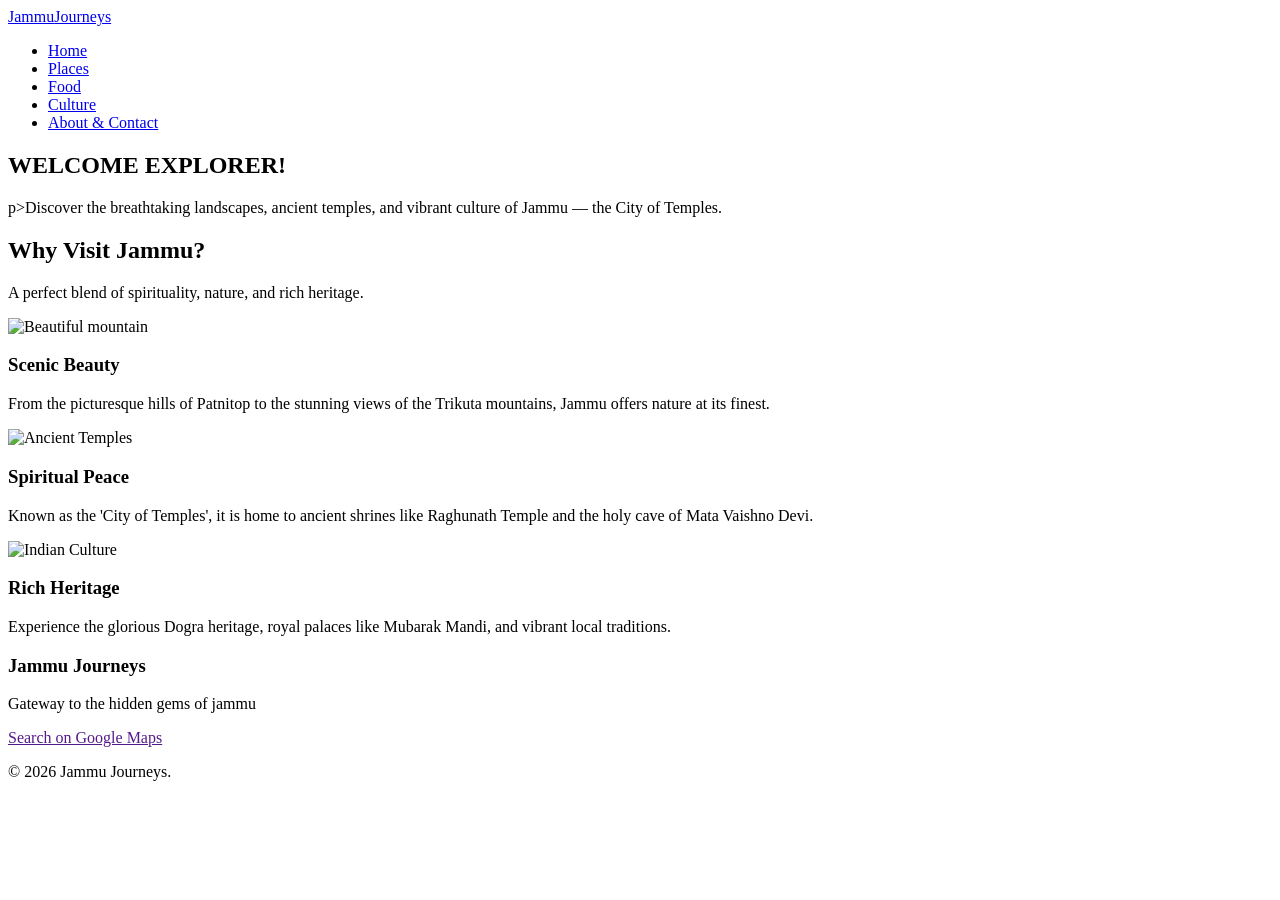
==== index.html @ ddd21461 "initial commit" ====
<!DOCTYPE html>
<html lang="en">
<head>
    <meta charset="UTF-8">
    <meta name="viewport" content="width=device-width, initial-scale=1.0">
    <title>Jammu Journeys</title>
</head>
<body>
    <!-- nav bar -->
     <header>
        <a href="index.html" class="'logo">Jammu<span>Journeys</span></a>
        <nav>
            <ul>
                <li><a href = "index.html">Home</a></li>
                <li><a href="places.html">Places</a></li>
                <li><a href="food.html">Food</a></li>
                <li><a href="culture.html">Culture</a></li>
                <li><a href="about.html">About & Contact</a></li>
            </ul>
        </nav>
     </header>

     <section class="hero">
        <h1 id="greeting">WELCOME EXPLORER!</h1>
        p>Discover the breathtaking landscapes, ancient temples, and vibrant culture of Jammu — the City of Temples.</p>

     </section>

     <!-- main section -->
      <main>
        <h2 class="title">Why Visit Jammu?</h2>
        <p class="subtitle">A perfect blend of spirituality, nature, and rich heritage.</p>
        <div class="grid">
        <!-- 1st box -->
         <div class="card">
            <img src="" alt="Beautiful mountain">
            <div class="content">
                <h3>Scenic Beauty</h3>
                <p>From the picturesque hills of Patnitop to the stunning views of the Trikuta mountains, Jammu offers nature at its finest.</p>
            </div>
         </div>

         <!-- 2nd box -->
          <div class="card">
            <img src="" alt="Ancient Temples">
            <div class="content">
                <h3>Spiritual Peace</h3>
                <p>Known as the 'City of Temples', it is home to ancient shrines like Raghunath Temple and the holy cave of Mata Vaishno Devi.</p>
            </div>
         </div>

         <!-- 3rd box -->
          <div class="card">
                <img src="https://images.unsplash.com/photo-1589139281729-269c2eb71bd5?auto=format&fit=crop&q=80&w=800" alt="Indian Culture">
                <div class="card-content">
                    <h3>Rich Heritage</h3>
                    <p>Experience the glorious Dogra heritage, royal palaces like Mubarak Mandi, and vibrant local traditions.</p>
                </div>
          </div>
        </div>

      </main>
      

      <!-- footer -->

      <footer>
        <div class="footer">
            <h3>Jammu Journeys</h3>
            <p>Gateway to the hidden gems of jammu</p>
            <div class="footer-link">
                <a href="" target="_blank">Search on Google Maps</a>
            </div>
            <p>&copy; 2026 Jammu Journeys.</p>
        </div>
      </footer>
</body>
</html>
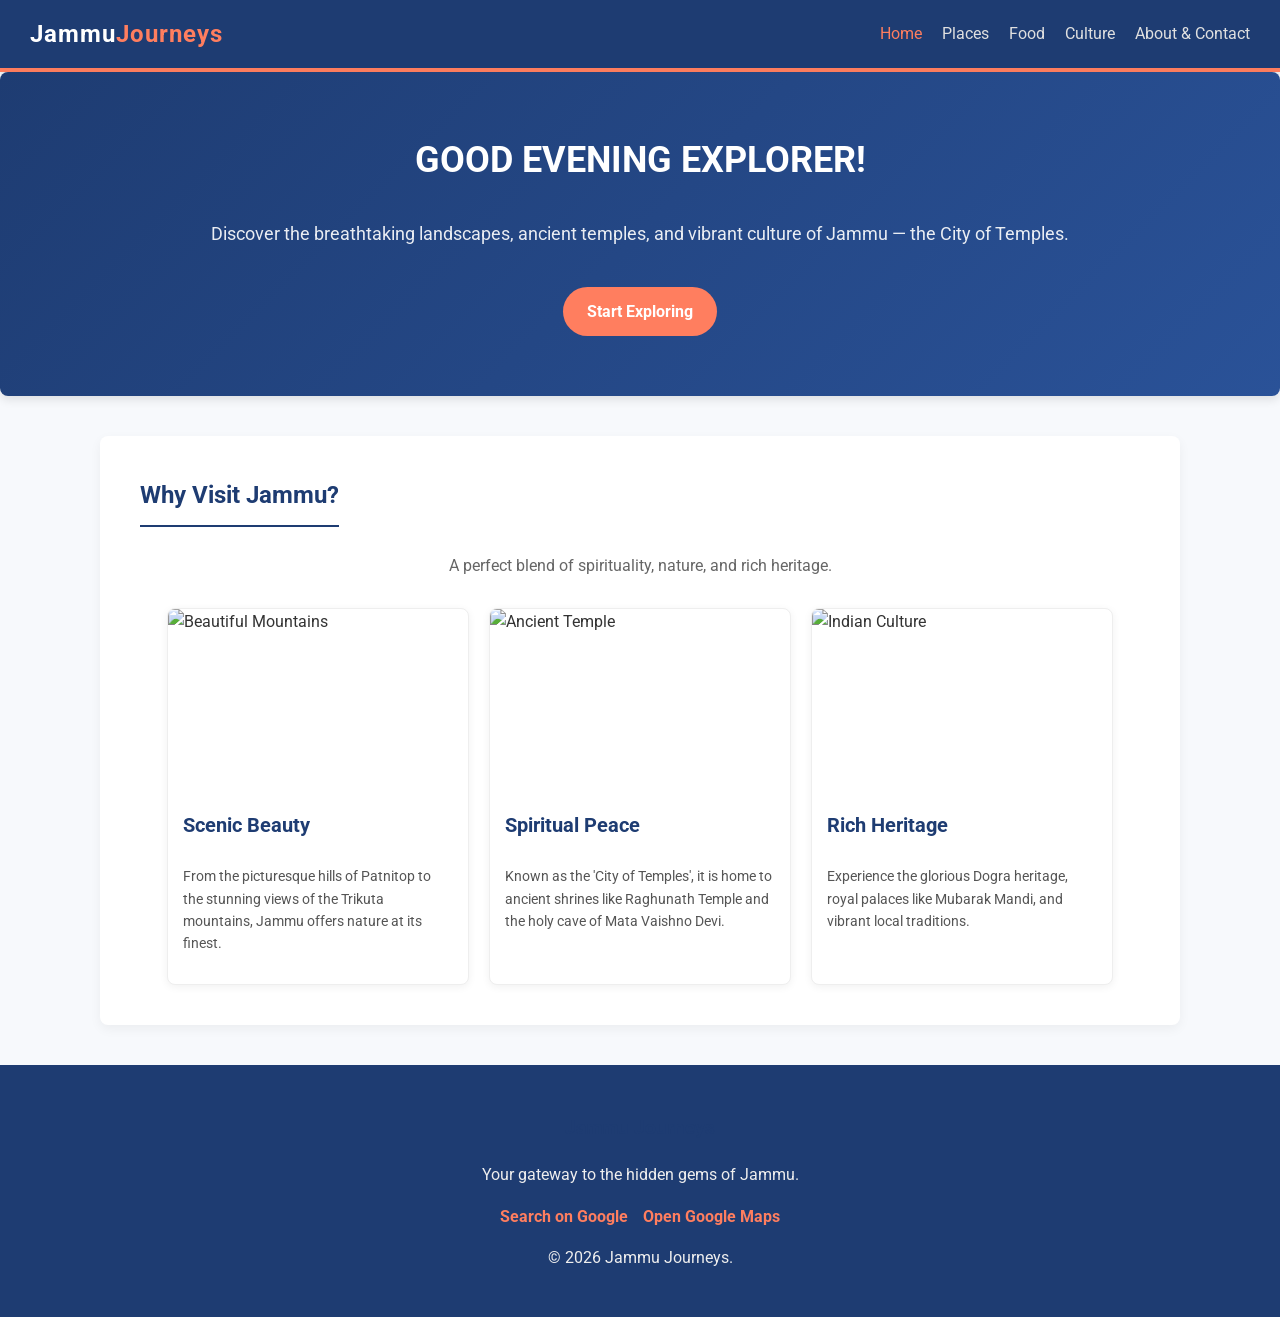
==== commit c45456d9: "update" ====
--- a/index.html
+++ b/index.html
@@ -4,11 +4,15 @@
     <meta charset="UTF-8">
     <meta name="viewport" content="width=device-width, initial-scale=1.0">
     <title>Jammu Journeys</title>
+    <link rel="stylesheet" href="style.css">
+    <!-- Meta tags for SEO best practices -->
+    <meta name="description" content="Explore Jammu, the City of Temples. Discover beautiful landscapes, rich culture, and delicious local food.">
 </head>
 <body>
     <!-- nav bar -->
      <header>
-        <a href="index.html" class="'logo">Jammu<span>Journeys</span></a>
+        <a href="index.html" class="logo">Jammu<span>Journeys</span></a>
+        <button class="menu-toggle" id="mobile-menu">&#9776;</button>
         <nav>
             <ul>
                 <li><a href = "index.html">Home</a></li>
@@ -22,8 +26,8 @@
 
      <section class="hero">
         <h1 id="greeting">WELCOME EXPLORER!</h1>
-        p>Discover the breathtaking landscapes, ancient temples, and vibrant culture of Jammu — the City of Temples.</p>
-
+        <p>Discover the breathtaking landscapes, ancient temples, and vibrant culture of Jammu — the City of Temples.</p>
+        <a href="places.html" class="btn">Start Exploring</a>
      </section>
 
      <!-- main section -->
@@ -33,7 +37,7 @@
         <div class="grid">
         <!-- 1st box -->
          <div class="card">
-            <img src="" alt="Beautiful mountain">
+            <img src="" alt="Beautiful Mountains">
             <div class="content">
                 <h3>Scenic Beauty</h3>
                 <p>From the picturesque hills of Patnitop to the stunning views of the Trikuta mountains, Jammu offers nature at its finest.</p>
@@ -42,7 +46,7 @@
 
          <!-- 2nd box -->
           <div class="card">
-            <img src="" alt="Ancient Temples">
+            <img src="" alt="Ancient Temple">
             <div class="content">
                 <h3>Spiritual Peace</h3>
                 <p>Known as the 'City of Temples', it is home to ancient shrines like Raghunath Temple and the holy cave of Mata Vaishno Devi.</p>
@@ -51,7 +55,7 @@
 
          <!-- 3rd box -->
           <div class="card">
-                <img src="https://images.unsplash.com/photo-1589139281729-269c2eb71bd5?auto=format&fit=crop&q=80&w=800" alt="Indian Culture">
+                <img src="" alt="Indian Culture">
                 <div class="card-content">
                     <h3>Rich Heritage</h3>
                     <p>Experience the glorious Dogra heritage, royal palaces like Mubarak Mandi, and vibrant local traditions.</p>
@@ -67,12 +71,16 @@
       <footer>
         <div class="footer">
             <h3>Jammu Journeys</h3>
-            <p>Gateway to the hidden gems of jammu</p>
-            <div class="footer-link">
-                <a href="" target="_blank">Search on Google Maps</a>
+            <p>Your gateway to the hidden gems of Jammu.</p>
+            <div class="footer-links">
+                <a href="" target="_blank">Search on Google</a>
+                <a href="" target="_blank">Open Google Maps</a>
             </div>
             <p>&copy; 2026 Jammu Journeys.</p>
         </div>
       </footer>
+
+     
+      <script src="script.js"></script>
 </body>
-</html>+</html>
--- a/style.css
+++ b/style.css
@@ -0,0 +1,356 @@
+/* Main Stylesheet for Jammu Travel Project */
+/* Made by a dedicated first-year student */
+
+@import url('https://fonts.googleapis.com/css2?family=Roboto:wght@300;400;700&display=swap');
+
+/* 🟢 USED IN INDEX.HTML */
+body {
+    font-family: 'Roboto', sans-serif;
+    background-color: #f7f9fc; /* Soft gray-blue */
+    color: #333333;
+    margin: 0;
+    padding: 0;
+    line-height: 1.6;
+}
+
+/* Top Navigation Bar 🟢 USED IN INDEX.HTML */
+header {
+    background-color: #1e3c72; /* Nice deep blue */
+    color: white;
+    padding: 15px 30px;
+    border-bottom: 4px solid #ff7e5f; /* Coral accent */
+    display: flex;
+    justify-content: space-between;
+    align-items: center;
+    box-shadow: 0 2px 5px rgba(0,0,0,0.1);
+}
+
+.logo {
+    color: white;
+    font-size: 24px;
+    font-weight: 700;
+    text-decoration: none;
+    letter-spacing: 1px;
+}
+
+.logo span {
+    color: #ff7e5f;
+}
+
+nav ul {
+    list-style-type: none;
+    padding: 0;
+    margin: 0;
+    display: flex;
+    gap: 20px;
+}
+
+nav ul li {
+    display: inline;
+}
+
+nav a {
+    color: #e0e0e0;
+    text-decoration: none;
+    font-size: 16px;
+    font-weight: 400;
+    transition: color 0.3s ease;
+}
+
+nav a:hover, nav a.active {
+    color: #ff7e5f;
+}
+
+.menu-toggle {
+    display: none; /* Only for mobile */
+}
+
+/* Main Container to keep content centered 🟢 USED IN INDEX.HTML */
+main {
+    max-width: 1000px;
+    margin: 40px auto;
+    background-color: #ffffff;
+    padding: 40px;
+    border-radius: 8px; /* Rounded corners */
+    box-shadow: 0 4px 12px rgba(0,0,0,0.05); /* Softer shadow */
+}
+
+/* Headings 🟢 USED IN INDEX.HTML */
+h1, h2, h3 {
+    color: #1e3c72;
+}
+
+.section-title, .title {
+    text-align: center;
+    border-bottom: 2px solid #1e3c72;
+    padding-bottom: 10px;
+    display: inline-block;
+    margin: 0 auto 10px auto;
+}
+
+/* Center the container for the inline-block title */
+.title-container {
+    text-align: center;
+}
+
+h1.section-title, h1.title {
+    display: block;
+    border: none;
+    border-bottom: 2px solid #1e3c72;
+    max-width: fit-content;
+    margin-left: auto;
+    margin-right: auto;
+}
+
+.section-subtitle, .subtitle {
+    text-align: center;
+    color: #666666;
+    margin-bottom: 30px;
+}
+
+/* Hero Section 🟢 USED IN INDEX.HTML */
+.hero {
+    text-align: center;
+    padding: 60px 20px;
+    background: linear-gradient(135deg, #1e3c72 0%, #2a5298 100%);
+    color: white;
+    border-radius: 8px;
+    margin-bottom: 40px;
+    box-shadow: 0 4px 10px rgba(0,0,0,0.1);
+}
+
+.hero h1 {
+    color: white;
+    font-size: 36px;
+    margin-top: 0;
+}
+
+.hero p {
+    font-size: 18px;
+    opacity: 0.9;
+}
+
+.btn {
+    background-color: #ff7e5f;
+    color: white;
+    padding: 12px 24px;
+    text-decoration: none;
+    border-radius: 25px; /* Pill-shaped button */
+    font-size: 16px;
+    font-weight: 700;
+    cursor: pointer;
+    display: inline-block;
+    margin-top: 20px;
+    border: none;
+    transition: background-color 0.3s ease, transform 0.2s ease;
+}
+
+.btn:hover {
+    background-color: #e06c50;
+    transform: translateY(-2px);
+}
+
+/* Layout for items 🟢 USED IN INDEX.HTML */
+.grid {
+    display: flex;
+    flex-wrap: wrap;
+    justify-content: center;
+    gap: 20px;
+}
+
+.card {
+    width: 30%;
+    min-width: 260px;
+    border: 1px solid #eeeeee;
+    border-radius: 8px;
+    background-color: #ffffff;
+    box-shadow: 0 2px 8px rgba(0,0,0,0.06);
+    overflow: hidden; /* Keeps image inside border-radius */
+    transition: transform 0.3s ease, box-shadow 0.3s ease;
+    display: flex;
+    flex-direction: column;
+}
+
+.card:hover {
+    transform: translateY(-5px);
+    box-shadow: 0 8px 16px rgba(0,0,0,0.1);
+}
+
+.card img {
+    width: 100%;
+    height: 180px;
+    object-fit: cover; /* Looks much nicer */
+}
+
+.card-content, .content {
+    padding: 15px;
+    flex-grow: 1;
+    display: flex;
+    flex-direction: column;
+}
+
+/* 🔴 NOT USED IN INDEX.HTML */
+.card-category {
+    font-weight: 700;
+    color: #ff7e5f;
+    font-size: 12px;
+    text-transform: uppercase;
+    margin-bottom: 5px;
+}
+
+.card h3 {
+    margin: 5px 0 10px 0;
+    font-size: 20px;
+}
+
+.card p {
+    font-size: 14px;
+    color: #555555;
+    flex-grow: 1; /* Pushes card-actions to bottom */
+}
+
+/* 🔴 NOT USED IN INDEX.HTML */
+.card-actions {
+    margin-top: 15px;
+    border-top: 1px solid #eeeeee;
+    padding-top: 15px;
+    text-align: right;
+}
+
+/* 🔴 NOT USED IN INDEX.HTML */
+.card-link {
+    color: #2a5298; 
+    text-decoration: none;
+    font-weight: 700;
+    font-size: 14px;
+    transition: color 0.3s ease;
+}
+
+.card-link:hover {
+    color: #ff7e5f;
+    text-decoration: underline;
+}
+
+/* Forms 🔴 NOT USED IN INDEX.HTML */
+.contact-form {
+    max-width: 600px;
+    margin: 0 auto;
+    border: 1px solid #e0e0e0;
+    border-radius: 8px;
+    padding: 30px;
+    background-color: #fafafa;
+}
+
+.form-group {
+    margin-bottom: 20px;
+}
+
+.form-group label {
+    font-weight: 700;
+    display: block;
+    margin-bottom: 8px;
+    color: #1e3c72;
+}
+
+.form-group input, .form-group textarea {
+    width: 100%;
+    padding: 10px;
+    border: 1px solid #cccccc;
+    border-radius: 4px;
+    font-family: 'Roboto', sans-serif;
+    box-sizing: border-box; /* Fixes width issue */
+    transition: border-color 0.3s ease;
+}
+
+.form-group input:focus, .form-group textarea:focus {
+    outline: none;
+    border-color: #2a5298;
+}
+
+/* Filters 🔴 NOT USED IN INDEX.HTML */
+.filter-container {
+    text-align: center;
+    margin-bottom: 30px;
+}
+
+.filter-btn {
+    background-color: #ffffff;
+    color: #1e3c72;
+    border: 2px solid #1e3c72;
+    padding: 8px 20px;
+    margin: 5px;
+    cursor: pointer;
+    font-size: 14px;
+    font-weight: 700;
+    border-radius: 20px;
+    transition: all 0.3s ease;
+}
+
+.filter-btn:hover, .filter-btn.active {
+    background-color: #1e3c72;
+    color: white;
+}
+
+/* Map info box 🔴 NOT USED IN INDEX.HTML */
+.map-info {
+    text-align: center;
+    border-radius: 8px;
+    padding: 30px;
+    margin-top: 40px;
+    background-color: #f0f4f8;
+}
+
+/* Footer 🟢 USED IN INDEX.HTML */
+footer {
+    background-color: #1e3c72;
+    color: #eeeeee;
+    text-align: center;
+    padding: 30px 20px;
+    margin-top: auto;
+}
+
+.footer-links {
+    margin: 15px 0;
+    display: flex;
+    justify-content: center;
+    gap: 15px;
+}
+
+.footer-links a {
+    color: #ff7e5f;
+    text-decoration: none;
+    font-weight: 700;
+}
+
+.footer-links a:hover {
+    text-decoration: underline;
+}
+
+/* Basic mobile responsive 🟢 USED IN INDEX.HTML */
+@media screen and (max-width: 800px) {
+    .card {
+        width: 45%;
+    }
+    main {
+        padding: 20px;
+        margin: 20px;
+    }
+    header {
+        flex-direction: column;
+        gap: 15px;
+    }
+}
+
+@media screen and (max-width: 600px) {
+    .card {
+        width: 100%;
+    }
+    nav ul {
+        flex-direction: column;
+        align-items: center;
+        gap: 10px;
+    }
+    .hero h1 {
+        font-size: 28px;
+    }
+}
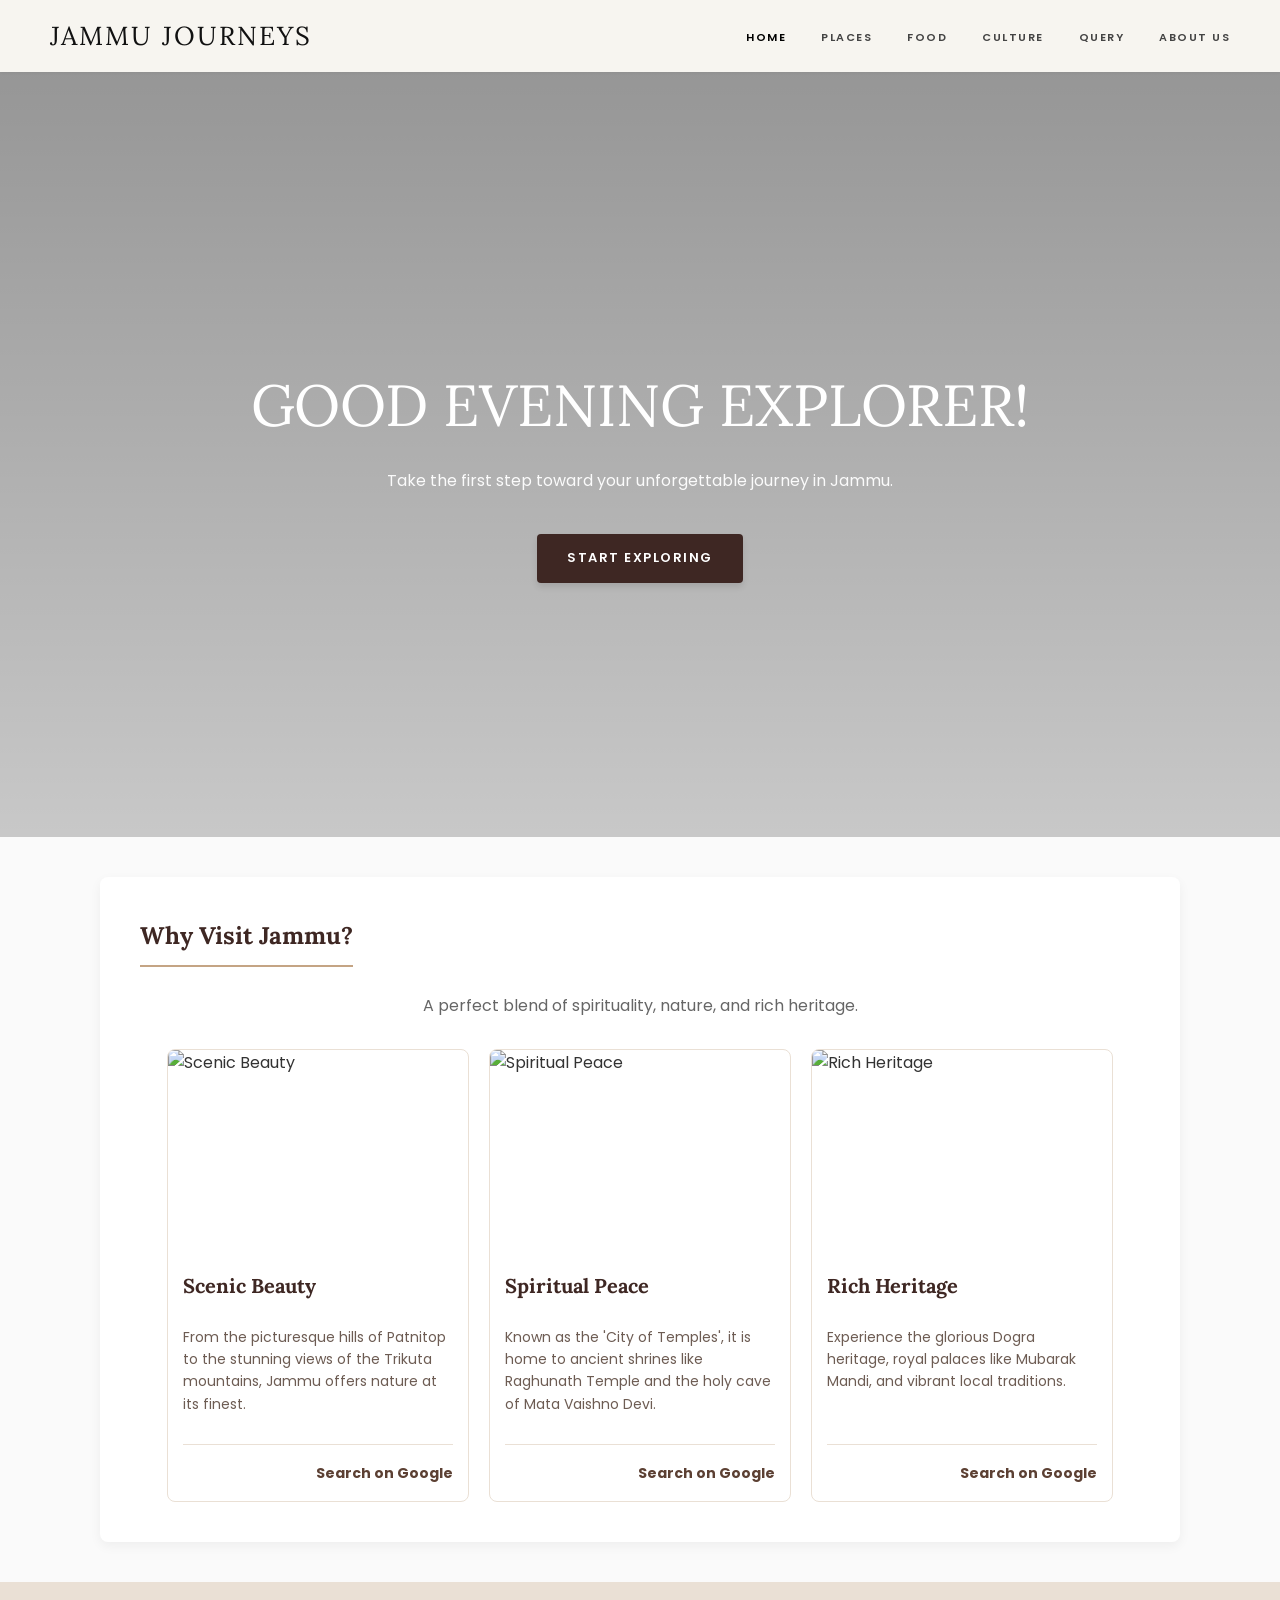
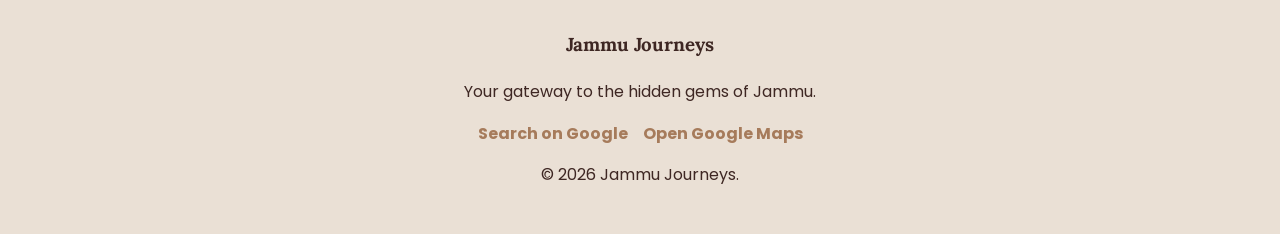
==== commit 398a74c7: "updated" ====
--- a/index.html
+++ b/index.html
@@ -1,75 +1,90 @@
 <!DOCTYPE html>
 <html lang="en">
+
 <head>
     <meta charset="UTF-8">
     <meta name="viewport" content="width=device-width, initial-scale=1.0">
-    <title>Jammu Journeys</title>
+    <title>Jammu Journeys | Home</title>
     <link rel="stylesheet" href="style.css">
-    <!-- Meta tags for SEO best practices -->
-    <meta name="description" content="Explore Jammu, the City of Temples. Discover beautiful landscapes, rich culture, and delicious local food.">
+    <meta name="description"
+        content="Explore Jammu, the City of Temples. Discover beautiful landscapes, rich culture, and delicious local food.">
 </head>
+
 <body>
-    <!-- nav bar -->
-     <header>
-        <a href="index.html" class="logo">Jammu<span>Journeys</span></a>
+
+    <header>
+        <a href="index.html" class="logo">JAMMU JOURNEYS</a>
         <button class="menu-toggle" id="mobile-menu">&#9776;</button>
         <nav>
             <ul>
-                <li><a href = "index.html">Home</a></li>
+                <li><a href="index.html">Home</a></li>
                 <li><a href="places.html">Places</a></li>
                 <li><a href="food.html">Food</a></li>
                 <li><a href="culture.html">Culture</a></li>
-                <li><a href="about.html">About & Contact</a></li>
+                <li><a href="query.html">Query</a></li>
+                <li><a href="about.html">About Us</a></li>
             </ul>
         </nav>
-     </header>
+    </header>
 
-     <section class="hero">
-        <h1 id="greeting">WELCOME EXPLORER!</h1>
-        <p>Discover the breathtaking landscapes, ancient temples, and vibrant culture of Jammu — the City of Temples.</p>
+    <section class="hero">
+        <h1 id="greeting">Your greatest travels<br>are just beginning</h1>
+        <p>Take the first step toward your unforgettable journey in Jammu.</p>
+        
         <a href="places.html" class="btn">Start Exploring</a>
-     </section>
+    </section>
 
-     <!-- main section -->
-      <main>
-        <h2 class="title">Why Visit Jammu?</h2>
-        <p class="subtitle">A perfect blend of spirituality, nature, and rich heritage.</p>
+    <main>
+        <h2 class="section-title">Why Visit Jammu?</h2>
+        <p class="section-subtitle">A perfect blend of spirituality, nature, and rich heritage.</p>
+
         <div class="grid">
-        <!-- 1st box -->
-         <div class="card">
-            <img src="" alt="Beautiful Mountains">
-            <div class="content">
-                <h3>Scenic Beauty</h3>
-                <p>From the picturesque hills of Patnitop to the stunning views of the Trikuta mountains, Jammu offers nature at its finest.</p>
+            <!-- Feature 1 -->
+            <div class="card">
+                <img src="" alt="Scenic Beauty">
+                <div class="card-content">
+                    <h3>Scenic Beauty</h3>
+                    <p>From the picturesque hills of Patnitop to the stunning views of the Trikuta mountains, Jammu
+                        offers nature at its finest.</p>
+                    <div class="card-actions">
+                        <a href="" target="_blank"
+                            class="card-link">Search on Google</a>
+                    </div>
+                </div>
             </div>
-         </div>
 
-         <!-- 2nd box -->
-          <div class="card">
-            <img src="" alt="Ancient Temple">
-            <div class="content">
-                <h3>Spiritual Peace</h3>
-                <p>Known as the 'City of Temples', it is home to ancient shrines like Raghunath Temple and the holy cave of Mata Vaishno Devi.</p>
+            <!-- Feature 2 -->
+            <div class="card">
+                <img src="" alt="Spiritual Peace">
+                <div class="card-content">
+                    <h3>Spiritual Peace</h3>
+                    <p>Known as the 'City of Temples', it is home to ancient shrines like Raghunath Temple and the holy
+                        cave of Mata Vaishno Devi.</p>
+                    <div class="card-actions">
+                        <a href="" target="_blank"
+                            class="card-link">Search on Google</a>
+                    </div>
+                </div>
             </div>
-         </div>
 
-         <!-- 3rd box -->
-          <div class="card">
-                <img src="" alt="Indian Culture">
+            <!-- Feature 3 -->
+            <div class="card">
+                <img src="" alt="Rich Heritage">
                 <div class="card-content">
                     <h3>Rich Heritage</h3>
-                    <p>Experience the glorious Dogra heritage, royal palaces like Mubarak Mandi, and vibrant local traditions.</p>
+                    <p>Experience the glorious Dogra heritage, royal palaces like Mubarak Mandi, and vibrant local
+                        traditions.</p>
+                    <div class="card-actions">
+                        <a href="" target="_blank"
+                            class="card-link">Search on Google</a>
+                    </div>
                 </div>
-          </div>
+            </div>
         </div>
+    </main>
 
-      </main>
-      
-
-      <!-- footer -->
-
-      <footer>
-        <div class="footer">
+    <footer>
+        <div class="footer-content">
             <h3>Jammu Journeys</h3>
             <p>Your gateway to the hidden gems of Jammu.</p>
             <div class="footer-links">
@@ -78,9 +93,9 @@
             </div>
             <p>&copy; 2026 Jammu Journeys.</p>
         </div>
-      </footer>
+    </footer>
 
-     
-      <script src="script.js"></script>
+    <script src="script.js"></script>
 </body>
-</html>
+
+</html>
--- a/style.css
+++ b/style.css
@@ -1,48 +1,41 @@
-/* Main Stylesheet for Jammu Travel Project */
-/* Made by a dedicated first-year student */
-
-@import url('https://fonts.googleapis.com/css2?family=Roboto:wght@300;400;700&display=swap');
-
-/* 🟢 USED IN INDEX.HTML */
-body {
-    font-family: 'Roboto', sans-serif;
-    background-color: #f7f9fc; /* Soft gray-blue */
+@import url('https://fonts.googleapis.com/css2?family=Lora:wght@400;700&family=Poppins:wght@300;400;500;600&display=swap');
+
+body { /* base settings for the whole page */
+    font-family: 'Poppins', sans-serif;
+    background-color: #FAFAFA;
     color: #333333;
     margin: 0;
     padding: 0;
     line-height: 1.6;
 }
 
-/* Top Navigation Bar 🟢 USED IN INDEX.HTML */
-header {
-    background-color: #1e3c72; /* Nice deep blue */
-    color: white;
-    padding: 15px 30px;
-    border-bottom: 4px solid #ff7e5f; /* Coral accent */
+header { /* top bar with logo and menu */
+    background-color: #F7F5F0;
+    padding: 15px 50px;
     display: flex;
     justify-content: space-between;
     align-items: center;
-    box-shadow: 0 2px 5px rgba(0,0,0,0.1);
+    box-shadow: 0 1px 3px rgba(0,0,0,0.05);
+    position: sticky;
+    top: 0;
+    z-index: 1000;
 }
 
 .logo {
-    color: white;
-    font-size: 24px;
-    font-weight: 700;
+    color: #111111;
+    font-size: 26px;
+    font-family: 'Lora', serif;
+    font-weight: 400;
     text-decoration: none;
-    letter-spacing: 1px;
-}
-
-.logo span {
-    color: #ff7e5f;
-}
-
-nav ul {
+    letter-spacing: 2px;
+}
+
+nav ul { /* the navigation menu list */
     list-style-type: none;
     padding: 0;
     margin: 0;
     display: flex;
-    gap: 20px;
+    gap: 35px;
 }
 
 nav ul li {
@@ -50,149 +43,175 @@
 }
 
 nav a {
-    color: #e0e0e0;
+    color: #444444; 
     text-decoration: none;
-    font-size: 16px;
-    font-weight: 400;
-    transition: color 0.3s ease;
+    font-size: 11px;
+    font-weight: 600;
+    letter-spacing: 1.5px;
+    text-transform: uppercase;
+    transition: color 0.2s;
 }
 
 nav a:hover, nav a.active {
-    color: #ff7e5f;
+    color: #000000;
 }
 
 .menu-toggle {
-    display: none; /* Only for mobile */
-}
-
-/* Main Container to keep content centered 🟢 USED IN INDEX.HTML */
-main {
+    display: none;
+}
+
+main { /* main content container */
     max-width: 1000px;
     margin: 40px auto;
     background-color: #ffffff;
     padding: 40px;
-    border-radius: 8px; /* Rounded corners */
-    box-shadow: 0 4px 12px rgba(0,0,0,0.05); /* Softer shadow */
-}
-
-/* Headings 🟢 USED IN INDEX.HTML */
+    border-radius: 8px;
+    box-shadow: 0 4px 12px rgba(0,0,0,0.05);
+}
+
 h1, h2, h3 {
-    color: #1e3c72;
-}
-
-.section-title, .title {
-    text-align: center;
-    border-bottom: 2px solid #1e3c72;
+    color: #3E2723;
+    font-family: 'Lora', serif;
+}
+
+.section-title { /* big titles for page sections */
+    text-align: center;
+    border-bottom: 2px solid #C4A484;
     padding-bottom: 10px;
     display: inline-block;
     margin: 0 auto 10px auto;
 }
 
-/* Center the container for the inline-block title */
 .title-container {
     text-align: center;
 }
 
-h1.section-title, h1.title {
+h1.section-title {
     display: block;
     border: none;
-    border-bottom: 2px solid #1e3c72;
+    border-bottom: 2px solid #C4A484;
     max-width: fit-content;
     margin-left: auto;
     margin-right: auto;
 }
 
-.section-subtitle, .subtitle {
+.section-subtitle {
     text-align: center;
     color: #666666;
     margin-bottom: 30px;
 }
 
-/* Hero Section 🟢 USED IN INDEX.HTML */
-.hero {
-    text-align: center;
-    padding: 60px 20px;
-    background: linear-gradient(135deg, #1e3c72 0%, #2a5298 100%);
-    color: white;
-    border-radius: 8px;
+.hero { /* large intro section with background */
+    text-align: center;
+    min-height: 85vh;
+    width: 100%;
+    background: linear-gradient(rgba(0, 0, 0, 0.4), rgba(0, 0, 0, 0.2)), url('https://images.unsplash.com/photo-1596706059288-41f2371b2e21?auto=format&fit=crop&q=80&w=2000') center/cover no-repeat;
+    color: #ffffff;
+    display: flex;
+    flex-direction: column;
+    justify-content: center;
+    align-items: center;
+    margin-bottom: 0;
+}
+
+.hero h1 {
+    font-family: 'Lora', serif;
+    font-size: 58px;
+    font-weight: 400;
+    line-height: 1.1;
+    margin-bottom: 15px;
+    color: #ffffff;
+}
+
+.hero p {
+    font-size: 16px;
+    font-weight: 400;
+    opacity: 0.95;
     margin-bottom: 40px;
-    box-shadow: 0 4px 10px rgba(0,0,0,0.1);
-}
-
-.hero h1 {
-    color: white;
-    font-size: 36px;
-    margin-top: 0;
-}
-
-.hero p {
-    font-size: 18px;
-    opacity: 0.9;
-}
-
-.btn {
-    background-color: #ff7e5f;
-    color: white;
-    padding: 12px 24px;
+}
+
+.btn { /* common button styling */
+    background-color: #3E2723;
+    color: #FFFFFF;
+    padding: 14px 30px;
     text-decoration: none;
-    border-radius: 25px; /* Pill-shaped button */
-    font-size: 16px;
-    font-weight: 700;
+    font-size: 13px;
+    font-weight: 600;
+    text-transform: uppercase;
+    letter-spacing: 1.5px;
     cursor: pointer;
     display: inline-block;
-    margin-top: 20px;
+    border-radius: 4px;
     border: none;
-    transition: background-color 0.3s ease, transform 0.2s ease;
+    transition: all 0.3s ease;
+    box-shadow: 0 4px 6px rgba(0,0,0,0.1);
 }
 
 .btn:hover {
-    background-color: #e06c50;
+    background-color: #5C4033;
     transform: translateY(-2px);
-}
-
-/* Layout for items 🟢 USED IN INDEX.HTML */
-.grid {
+    box-shadow: 0 6px 12px rgba(0,0,0,0.15);
+}
+
+.contact-form .btn {
+    background-color: #A67B5B;
+    width: 100%;
+    margin-top: 10px;
+    border-radius: 6px;
+    font-size: 15px;
+    letter-spacing: 2px;
+}
+
+.contact-form .btn:hover {
+    background-color: #8C6244;
+}
+
+.grid { /* grid layout for content cards */
     display: flex;
     flex-wrap: wrap;
     justify-content: center;
     gap: 20px;
 }
 
-.card {
+.card { /* single display card */
     width: 30%;
-    min-width: 260px;
-    border: 1px solid #eeeeee;
+    min-width: 280px;
+    border: 1px solid #EAE0D5;
     border-radius: 8px;
     background-color: #ffffff;
-    box-shadow: 0 2px 8px rgba(0,0,0,0.06);
-    overflow: hidden; /* Keeps image inside border-radius */
-    transition: transform 0.3s ease, box-shadow 0.3s ease;
+    overflow: hidden;
+    transition: box-shadow 0.2s, border-color 0.2s, transform 0.2s; 
     display: flex;
     flex-direction: column;
 }
 
 .card:hover {
+    box-shadow: 0 8px 20px rgba(92, 64, 51, 0.08);
+    border-color: #C4A484;
     transform: translateY(-5px);
-    box-shadow: 0 8px 16px rgba(0,0,0,0.1);
 }
 
 .card img {
     width: 100%;
-    height: 180px;
-    object-fit: cover; /* Looks much nicer */
-}
-
-.card-content, .content {
+    height: 200px;
+    object-fit: cover;
+    transition: transform 0.4s ease;
+}
+
+.card:hover img {
+    transform: scale(1.03);
+}
+
+.card-content {
     padding: 15px;
     flex-grow: 1;
     display: flex;
     flex-direction: column;
 }
 
-/* 🔴 NOT USED IN INDEX.HTML */
 .card-category {
     font-weight: 700;
-    color: #ff7e5f;
+    color: #A67B5B;
     font-size: 12px;
     text-transform: uppercase;
     margin-bottom: 5px;
@@ -205,34 +224,31 @@
 
 .card p {
     font-size: 14px;
-    color: #555555;
-    flex-grow: 1; /* Pushes card-actions to bottom */
-}
-
-/* 🔴 NOT USED IN INDEX.HTML */
+    color: #6D5C53;
+    flex-grow: 1;
+}
+
 .card-actions {
     margin-top: 15px;
-    border-top: 1px solid #eeeeee;
+    border-top: 1px solid #EAE0D5;
     padding-top: 15px;
     text-align: right;
 }
 
-/* 🔴 NOT USED IN INDEX.HTML */
 .card-link {
-    color: #2a5298; 
+    color: #5C4033;
     text-decoration: none;
     font-weight: 700;
     font-size: 14px;
-    transition: color 0.3s ease;
+    transition: color 0.2s;
 }
 
 .card-link:hover {
-    color: #ff7e5f;
+    color: #A67B5B;
     text-decoration: underline;
 }
 
-/* Forms 🔴 NOT USED IN INDEX.HTML */
-.contact-form {
+.contact-form { /* the layout for input forms */
     max-width: 600px;
     margin: 0 auto;
     border: 1px solid #e0e0e0;
@@ -249,7 +265,7 @@
     font-weight: 700;
     display: block;
     margin-bottom: 8px;
-    color: #1e3c72;
+    color: #3E2723;
 }
 
 .form-group input, .form-group textarea {
@@ -258,52 +274,50 @@
     border: 1px solid #cccccc;
     border-radius: 4px;
     font-family: 'Roboto', sans-serif;
-    box-sizing: border-box; /* Fixes width issue */
+    box-sizing: border-box;
     transition: border-color 0.3s ease;
 }
 
 .form-group input:focus, .form-group textarea:focus {
     outline: none;
-    border-color: #2a5298;
-}
-
-/* Filters 🔴 NOT USED IN INDEX.HTML */
-.filter-container {
+    border-color: #A67B5B;
+}
+
+.filter-container { /* container for category filter buttons */
     text-align: center;
     margin-bottom: 30px;
 }
 
 .filter-btn {
     background-color: #ffffff;
-    color: #1e3c72;
-    border: 2px solid #1e3c72;
+    color: #5C4033;
+    border: 2px solid #5C4033;
     padding: 8px 20px;
     margin: 5px;
     cursor: pointer;
     font-size: 14px;
     font-weight: 700;
-    border-radius: 20px;
-    transition: all 0.3s ease;
+    border-radius: 8px;
+    transition: background-color 0.2s, color 0.2s;
 }
 
 .filter-btn:hover, .filter-btn.active {
-    background-color: #1e3c72;
+    background-color: #A67B5B;
+    border-color: #A67B5B;
     color: white;
 }
 
-/* Map info box 🔴 NOT USED IN INDEX.HTML */
 .map-info {
     text-align: center;
     border-radius: 8px;
     padding: 30px;
     margin-top: 40px;
-    background-color: #f0f4f8;
-}
-
-/* Footer 🟢 USED IN INDEX.HTML */
-footer {
-    background-color: #1e3c72;
-    color: #eeeeee;
+    background-color: #EAE0D5;
+}
+
+footer { /* bottom bar of the website */
+    background-color: #EAE0D5;
+    color: #3E2723;
     text-align: center;
     padding: 30px 20px;
     margin-top: auto;
@@ -317,7 +331,7 @@
 }
 
 .footer-links a {
-    color: #ff7e5f;
+    color: #A67B5B;
     text-decoration: none;
     font-weight: 700;
 }
@@ -326,8 +340,7 @@
     text-decoration: underline;
 }
 
-/* Basic mobile responsive 🟢 USED IN INDEX.HTML */
-@media screen and (max-width: 800px) {
+@media screen and (max-width: 800px) { /* settings for smaller screens */
     .card {
         width: 45%;
     }
@@ -341,7 +354,7 @@
     }
 }
 
-@media screen and (max-width: 600px) {
+@media screen and (max-width: 600px) { /* settings for mobile screens */
     .card {
         width: 100%;
     }
@@ -354,3 +367,34 @@
         font-size: 28px;
     }
 }
+
+.hidden-card { /* settings for hiding cards */
+    opacity: 0;
+    transform: translateY(20px);
+    transition: opacity 0.6s ease-out, transform 0.6s ease-out;
+}
+
+.show-card {
+    opacity: 1;
+    transform: translateY(0);
+}
+
+.success-message { /* styling for popup messages */
+    background-color: #EAE0D5;
+    color: #3E2723;
+    padding: 20px;
+    margin-top: 20px;
+    border-left: 4px solid #A67B5B;
+    border-radius: 4px;
+    text-align: center;
+    font-family: 'Lora', serif;
+    font-size: 16px;
+    box-shadow: 0 4px 12px rgba(0,0,0,0.05);
+    animation: fadeIn 0.5s ease-out;
+}
+
+@keyframes fadeIn { /* simple fade in animation */
+    from { opacity: 0; transform: translateY(-10px); }
+    to { opacity: 1; transform: translateY(0); }
+}
+
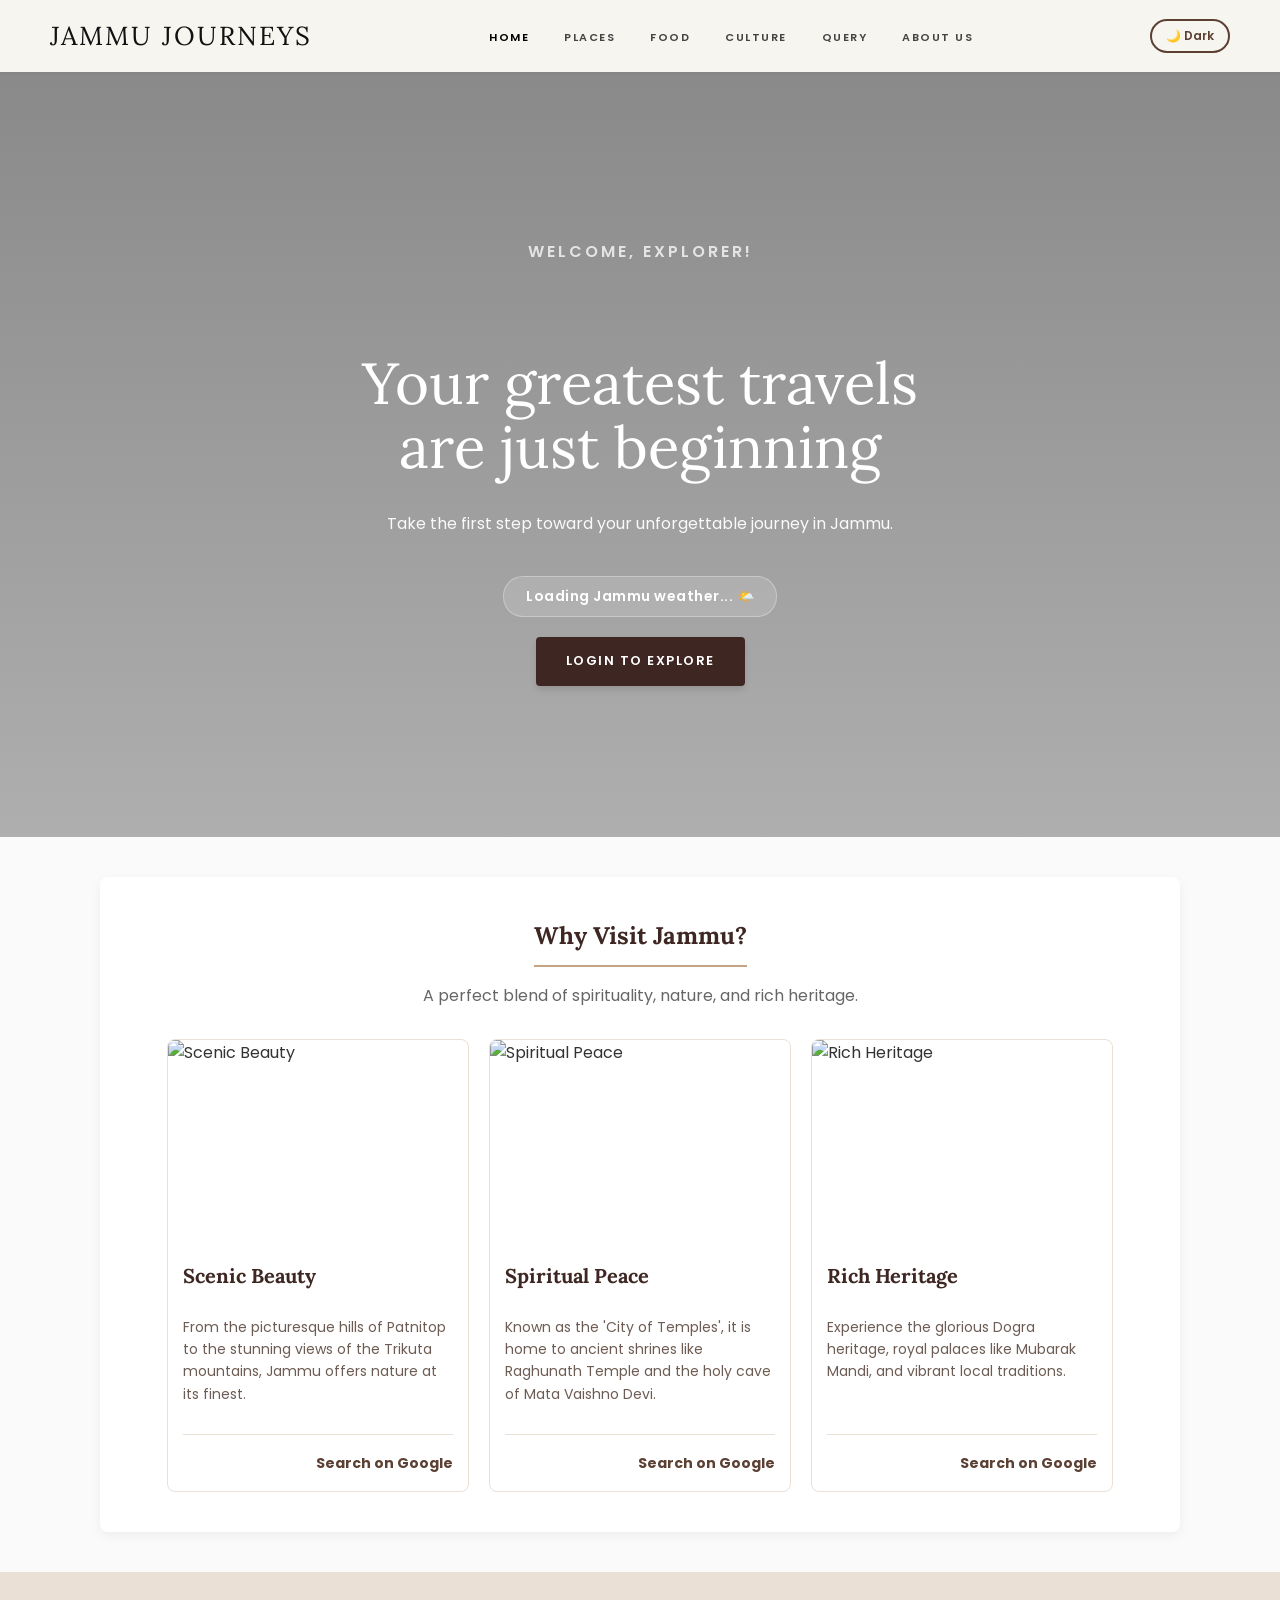
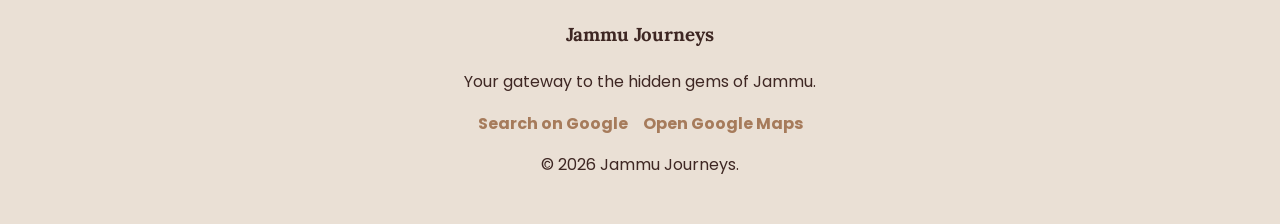
==== commit a0a99bd3: "Update" ====
--- a/index.html
+++ b/index.html
@@ -28,10 +28,15 @@
     </header>
 
     <section class="hero">
-        <h1 id="greeting">Your greatest travels<br>are just beginning</h1>
+        <p id="greeting" class="hero-greeting">WELCOME, EXPLORER!</p>
+        <h1>Your greatest travels<br>are just beginning</h1>
         <p>Take the first step toward your unforgettable journey in Jammu.</p>
-        
-        <a href="places.html" class="btn">Start Exploring</a>
+
+        <!-- weather box — JS fills this with live Jammu temperature -->
+        <div id="weather-box">Loading Jammu weather... 🌤️</div>
+
+        <!-- JS will put either a Login button or an Explore Now button here -->
+        <div id="hero-action"></div>
     </section>
 
     <main>
@@ -41,13 +46,13 @@
         <div class="grid">
             <!-- Feature 1 -->
             <div class="card">
-                <img src="" alt="Scenic Beauty">
+                <img src="https://vl-prod-static.b-cdn.net/system/images/000/443/342/135d732d17a2765ba0e8e669b4b3bc75/original/Bhaderwah_Tour.jpg" alt="Scenic Beauty">
                 <div class="card-content">
                     <h3>Scenic Beauty</h3>
                     <p>From the picturesque hills of Patnitop to the stunning views of the Trikuta mountains, Jammu
                         offers nature at its finest.</p>
                     <div class="card-actions">
-                        <a href="" target="_blank"
+                        <a href="https://www.google.com/search?q=Scenic+Beauty+in+Jammu" target="_blank"
                             class="card-link">Search on Google</a>
                     </div>
                 </div>
@@ -55,13 +60,13 @@
 
             <!-- Feature 2 -->
             <div class="card">
-                <img src="" alt="Spiritual Peace">
+                <img src="https://www.tourmyindia.com/states/jammu-kashmir/image/mata-vaishno-devi1.jpg" alt="Spiritual Peace">
                 <div class="card-content">
                     <h3>Spiritual Peace</h3>
                     <p>Known as the 'City of Temples', it is home to ancient shrines like Raghunath Temple and the holy
                         cave of Mata Vaishno Devi.</p>
                     <div class="card-actions">
-                        <a href="" target="_blank"
+                        <a href="https://www.google.com/search?q=Spiritual+Places+in+Jammu" target="_blank"
                             class="card-link">Search on Google</a>
                     </div>
                 </div>
@@ -69,13 +74,13 @@
 
             <!-- Feature 3 -->
             <div class="card">
-                <img src="" alt="Rich Heritage">
+                <img src="https://upload.wikimedia.org/wikipedia/commons/8/81/Amar_Mahal_Museum%2C_Jammu.jpg" alt="Rich Heritage">
                 <div class="card-content">
                     <h3>Rich Heritage</h3>
                     <p>Experience the glorious Dogra heritage, royal palaces like Mubarak Mandi, and vibrant local
                         traditions.</p>
                     <div class="card-actions">
-                        <a href="" target="_blank"
+                        <a href="https://www.google.com/search?q=Rich+Heritage+of+Jammu" target="_blank"
                             class="card-link">Search on Google</a>
                     </div>
                 </div>
@@ -88,8 +93,8 @@
             <h3>Jammu Journeys</h3>
             <p>Your gateway to the hidden gems of Jammu.</p>
             <div class="footer-links">
-                <a href="" target="_blank">Search on Google</a>
-                <a href="" target="_blank">Open Google Maps</a>
+                <a href="https://www.google.com/search?q=Jammu+City" target="_blank">Search on Google</a>
+                <a href="https://www.google.com/maps/search/Jammu+City" target="_blank">Open Google Maps</a>
             </div>
             <p>&copy; 2026 Jammu Journeys.</p>
         </div>
--- a/style.css
+++ b/style.css
@@ -1,6 +1,10 @@
+/* Google Fonts — load Lora for headings, Poppins for body text */
 @import url('https://fonts.googleapis.com/css2?family=Lora:wght@400;700&family=Poppins:wght@300;400;500;600&display=swap');
 
-body { /* base settings for the whole page */
+
+/* PAGE BASE */
+
+body {
     font-family: 'Poppins', sans-serif;
     background-color: #FAFAFA;
     color: #333333;
@@ -9,18 +13,30 @@
     line-height: 1.6;
 }
 
-header { /* top bar with logo and menu */
+/* headings use the serif font and a dark brown color */
+h1,
+h2,
+h3 {
+    color: #3E2723;
+    font-family: 'Lora', serif;
+}
+
+
+/*  HEADER */
+
+header {
     background-color: #F7F5F0;
     padding: 15px 50px;
     display: flex;
     justify-content: space-between;
     align-items: center;
-    box-shadow: 0 1px 3px rgba(0,0,0,0.05);
+    box-shadow: 0 1px 3px rgba(0, 0, 0, 0.05);
     position: sticky;
     top: 0;
     z-index: 1000;
 }
 
+/* the site name / logo link in the header */
 .logo {
     color: #111111;
     font-size: 26px;
@@ -30,8 +46,9 @@
     letter-spacing: 2px;
 }
 
-nav ul { /* the navigation menu list */
-    list-style-type: none;
+/* nav link list — horizontal row on desktop */
+nav ul {
+    list-style: none;
     padding: 0;
     margin: 0;
     display: flex;
@@ -42,8 +59,9 @@
     display: inline;
 }
 
+/* individual nav links */
 nav a {
-    color: #444444; 
+    color: #444444;
     text-decoration: none;
     font-size: 11px;
     font-weight: 600;
@@ -52,87 +70,133 @@
     transition: color 0.2s;
 }
 
-nav a:hover, nav a.active {
+nav a:hover,
+nav a.active {
     color: #000000;
 }
 
+/* phone menu button — hidden on desktop, visible only on mobile */
 .menu-toggle {
     display: none;
-}
-
-main { /* main content container */
+    font-size: 24px;
+    background: none;
+    border: none;
+    cursor: pointer;
+    color: #3E2723;
+    padding: 5px 10px;
+}
+
+
+/* DARK MODE TOGGLE BUTTON */
+
+.dark-mode-btn {
+    background: transparent;
+    border: 2px solid #5C4033;
+    color: #5C4033;
+    padding: 6px 14px;
+    border-radius: 20px;
+    font-size: 12px;
+    font-weight: 600;
+    cursor: pointer;
+    font-family: 'Poppins', sans-serif;
+    transition: background 0.2s, color 0.2s;
+}
+
+.dark-mode-btn:hover {
+    background-color: #5C4033;
+    color: #ffffff;
+}
+
+
+/* HERO SECTION (big image banner on home page) */
+
+.hero {
+    text-align: center;
+    min-height: 85vh;
+    width: 100%;
+    background: linear-gradient(rgba(0, 0, 0, 0.45), rgba(0, 0, 0, 0.30)),
+        url('https://upload.wikimedia.org/wikipedia/commons/9/94/View_of_Jammu_city_and_the_Tawi_River.jpg') center/cover no-repeat;
+    color: #ffffff;
+    display: flex;
+    flex-direction: column;
+    justify-content: center;
+    align-items: center;
+}
+
+/* small greeting text above the main hero heading */
+.hero-greeting {
+    font-size: 13px;
+    font-weight: 600;
+    letter-spacing: 3px;
+    text-transform: uppercase;
+    color: rgba(255, 255, 255, 0.80);
+    margin-bottom: 12px;
+}
+
+.hero h1 {
+    font-size: 58px;
+    font-weight: 400;
+    line-height: 1.1;
+    margin-bottom: 15px;
+    color: #ffffff;
+}
+
+.hero p {
+    font-size: 16px;
+    opacity: 0.95;
+    margin-bottom: 40px;
+}
+
+/*  WEATHER BOX  */
+
+#weather-box {
+    background: rgba(255, 255, 255, 0.15);
+    /* semi-transparent white pill */
+    border: 1px solid rgba(255, 255, 255, 0.30);
+    color: #ffffff;
+    padding: 8px 22px;
+    border-radius: 20px;
+    font-size: 14px;
+    font-weight: 600;
+    margin-bottom: 20px;
+    letter-spacing: 0.5px;
+}
+
+
+/* MAIN CONTENT BOX*/
+
+main {
     max-width: 1000px;
     margin: 40px auto;
     background-color: #ffffff;
     padding: 40px;
     border-radius: 8px;
-    box-shadow: 0 4px 12px rgba(0,0,0,0.05);
-}
-
-h1, h2, h3 {
-    color: #3E2723;
-    font-family: 'Lora', serif;
-}
-
-.section-title { /* big titles for page sections */
+    box-shadow: 0 4px 12px rgba(0, 0, 0, 0.05);
+}
+
+/* centered page title with a brown underline */
+.section-title {
     text-align: center;
     border-bottom: 2px solid #C4A484;
     padding-bottom: 10px;
-    display: inline-block;
+    display: block;
+    max-width: fit-content;
     margin: 0 auto 10px auto;
 }
 
-.title-container {
-    text-align: center;
-}
-
-h1.section-title {
-    display: block;
-    border: none;
-    border-bottom: 2px solid #C4A484;
-    max-width: fit-content;
-    margin-left: auto;
-    margin-right: auto;
-}
-
+/* small description text under the title */
 .section-subtitle {
     text-align: center;
     color: #666666;
     margin-bottom: 30px;
 }
 
-.hero { /* large intro section with background */
-    text-align: center;
-    min-height: 85vh;
-    width: 100%;
-    background: linear-gradient(rgba(0, 0, 0, 0.4), rgba(0, 0, 0, 0.2)), url('https://images.unsplash.com/photo-1596706059288-41f2371b2e21?auto=format&fit=crop&q=80&w=2000') center/cover no-repeat;
-    color: #ffffff;
-    display: flex;
-    flex-direction: column;
-    justify-content: center;
-    align-items: center;
-    margin-bottom: 0;
-}
-
-.hero h1 {
-    font-family: 'Lora', serif;
-    font-size: 58px;
-    font-weight: 400;
-    line-height: 1.1;
-    margin-bottom: 15px;
-    color: #ffffff;
-}
-
-.hero p {
-    font-size: 16px;
-    font-weight: 400;
-    opacity: 0.95;
-    margin-bottom: 40px;
-}
-
-.btn { /* common button styling */
+
+/* BUTTONS*/
+
+.btn {
     background-color: #3E2723;
-    color: #FFFFFF;
+    color: #ffffff;
     padding: 14px 30px;
     text-decoration: none;
     font-size: 13px;
@@ -144,45 +208,63 @@
     border-radius: 4px;
     border: none;
     transition: all 0.3s ease;
-    box-shadow: 0 4px 6px rgba(0,0,0,0.1);
+    box-shadow: 0 4px 6px rgba(0, 0, 0, 0.1);
 }
 
 .btn:hover {
     background-color: #5C4033;
     transform: translateY(-2px);
-    box-shadow: 0 6px 12px rgba(0,0,0,0.15);
-}
-
+    box-shadow: 0 6px 12px rgba(0, 0, 0, 0.15);
+}
+
+/* the Send Message button inside the query form */
 .contact-form .btn {
     background-color: #A67B5B;
     width: 100%;
     margin-top: 10px;
     border-radius: 6px;
     font-size: 15px;
-    letter-spacing: 2px;
 }
 
 .contact-form .btn:hover {
     background-color: #8C6244;
 }
 
-.grid { /* grid layout for content cards */
+/* the Logout button that appears next to Explore Now */
+.btn-logout {
+    background-color: transparent;
+    color: #ffffff;
+    border: 2px solid #ffffff;
+    margin-left: 12px;
+}
+
+.btn-logout:hover {
+    background-color: #ffffff;
+    color: #3E2723;
+}
+
+
+/* CARD GRID */
+
+/* the row of cards */
+.grid {
     display: flex;
     flex-wrap: wrap;
     justify-content: center;
     gap: 20px;
 }
 
-.card { /* single display card */
+/* one card */
+.card {
     width: 30%;
     min-width: 280px;
     border: 1px solid #EAE0D5;
     border-radius: 8px;
     background-color: #ffffff;
     overflow: hidden;
-    transition: box-shadow 0.2s, border-color 0.2s, transform 0.2s; 
     display: flex;
     flex-direction: column;
+    transition: box-shadow 0.2s, border-color 0.2s, transform 0.2s;
 }
 
 .card:hover {
@@ -191,6 +273,7 @@
     transform: translateY(-5px);
 }
 
+/* card image */
 .card img {
     width: 100%;
     height: 200px;
@@ -202,6 +285,7 @@
     transform: scale(1.03);
 }
 
+/* text area inside the card */
 .card-content {
     padding: 15px;
     flex-grow: 1;
@@ -209,6 +293,7 @@
     flex-direction: column;
 }
 
+/* small uppercase tag e.g. "Temple" or "Nature" */
 .card-category {
     font-weight: 700;
     color: #A67B5B;
@@ -228,6 +313,7 @@
     flex-grow: 1;
 }
 
+/* the Google link row at the bottom of each card */
 .card-actions {
     margin-top: 15px;
     border-top: 1px solid #EAE0D5;
@@ -248,42 +334,10 @@
     text-decoration: underline;
 }
 
-.contact-form { /* the layout for input forms */
-    max-width: 600px;
-    margin: 0 auto;
-    border: 1px solid #e0e0e0;
-    border-radius: 8px;
-    padding: 30px;
-    background-color: #fafafa;
-}
-
-.form-group {
-    margin-bottom: 20px;
-}
-
-.form-group label {
-    font-weight: 700;
-    display: block;
-    margin-bottom: 8px;
-    color: #3E2723;
-}
-
-.form-group input, .form-group textarea {
-    width: 100%;
-    padding: 10px;
-    border: 1px solid #cccccc;
-    border-radius: 4px;
-    font-family: 'Roboto', sans-serif;
-    box-sizing: border-box;
-    transition: border-color 0.3s ease;
-}
-
-.form-group input:focus, .form-group textarea:focus {
-    outline: none;
-    border-color: #A67B5B;
-}
-
-.filter-container { /* container for category filter buttons */
+
+/* FILTER BUTTONS */
+
+.filter-container {
     text-align: center;
     margin-bottom: 30px;
 }
@@ -301,85 +355,55 @@
     transition: background-color 0.2s, color 0.2s;
 }
 
-.filter-btn:hover, .filter-btn.active {
+.filter-btn:hover,
+.filter-btn.active {
     background-color: #A67B5B;
     border-color: #A67B5B;
-    color: white;
-}
-
-.map-info {
-    text-align: center;
+    color: #ffffff;
+}
+
+
+/*  QUERY FORM  */
+
+.contact-form {
+    max-width: 600px;
+    margin: 0 auto;
+    border: 1px solid #e0e0e0;
     border-radius: 8px;
     padding: 30px;
-    margin-top: 40px;
-    background-color: #EAE0D5;
-}
-
-footer { /* bottom bar of the website */
-    background-color: #EAE0D5;
+    background-color: #fafafa;
+}
+
+.form-group {
+    margin-bottom: 20px;
+}
+
+.form-group label {
+    font-weight: 700;
+    display: block;
+    margin-bottom: 8px;
     color: #3E2723;
-    text-align: center;
-    padding: 30px 20px;
-    margin-top: auto;
-}
-
-.footer-links {
-    margin: 15px 0;
-    display: flex;
-    justify-content: center;
-    gap: 15px;
-}
-
-.footer-links a {
-    color: #A67B5B;
-    text-decoration: none;
-    font-weight: 700;
-}
-
-.footer-links a:hover {
-    text-decoration: underline;
-}
-
-@media screen and (max-width: 800px) { /* settings for smaller screens */
-    .card {
-        width: 45%;
-    }
-    main {
-        padding: 20px;
-        margin: 20px;
-    }
-    header {
-        flex-direction: column;
-        gap: 15px;
-    }
-}
-
-@media screen and (max-width: 600px) { /* settings for mobile screens */
-    .card {
-        width: 100%;
-    }
-    nav ul {
-        flex-direction: column;
-        align-items: center;
-        gap: 10px;
-    }
-    .hero h1 {
-        font-size: 28px;
-    }
-}
-
-.hidden-card { /* settings for hiding cards */
-    opacity: 0;
-    transform: translateY(20px);
-    transition: opacity 0.6s ease-out, transform 0.6s ease-out;
-}
-
-.show-card {
-    opacity: 1;
-    transform: translateY(0);
-}
-
-.success-message { /* styling for popup messages */
+}
+
+.form-group input,
+.form-group textarea {
+    width: 100%;
+    padding: 10px;
+    border: 1px solid #cccccc;
+    border-radius: 4px;
+    font-family: 'Poppins', sans-serif;
+    box-sizing: border-box;
+    transition: border-color 0.3s ease;
+}
+
+.form-group input:focus,
+.form-group textarea:focus {
+    outline: none;
+    border-color: #A67B5B;
+}
+
+/* thank-you or error message shown after form submit */
+.success-message {
     background-color: #EAE0D5;
     color: #3E2723;
     padding: 20px;
@@ -389,12 +413,247 @@
     text-align: center;
     font-family: 'Lora', serif;
     font-size: 16px;
-    box-shadow: 0 4px 12px rgba(0,0,0,0.05);
+    box-shadow: 0 4px 12px rgba(0, 0, 0, 0.05);
     animation: fadeIn 0.5s ease-out;
 }
 
-@keyframes fadeIn { /* simple fade in animation */
-    from { opacity: 0; transform: translateY(-10px); }
-    to { opacity: 1; transform: translateY(0); }
-}
-
+@keyframes fadeIn {
+    from {
+        opacity: 0;
+        transform: translateY(-10px);
+    }
+
+    to {
+        opacity: 1;
+        transform: translateY(0);
+    }
+}
+
+
+/*  FOOTER  */
+
+footer {
+    background-color: #EAE0D5;
+    color: #3E2723;
+    text-align: center;
+    padding: 30px 20px;
+}
+
+.footer-links {
+    margin: 15px 0;
+    display: flex;
+    justify-content: center;
+    gap: 15px;
+}
+
+.footer-links a {
+    color: #A67B5B;
+    text-decoration: none;
+    font-weight: 700;
+}
+
+.footer-links a:hover {
+    text-decoration: underline;
+}
+
+
+/* ─CARD SCROLL ANIMATION */
+/* cards start invisible; JS adds .show-card to fade them in */
+
+.hidden-card {
+    opacity: 0;
+    transform: translateY(20px);
+    transition: opacity 0.6s ease-out, transform 0.6s ease-out;
+}
+
+.show-card {
+    opacity: 1;
+    transform: translateY(0);
+}
+
+
+/* ── RESPONSIVE — tablets  */
+
+@media screen and (max-width: 800px) {
+    .card {
+        width: 45%;
+    }
+
+    main {
+        padding: 20px;
+        margin: 20px;
+    }
+
+    nav ul {
+        gap: 20px;
+    }
+}
+
+/* ── RESPONSIVE — mobile (up to 600px)*/
+
+@media screen and (max-width: 600px) {
+    .card {
+        width: 100%;
+    }
+
+    .hero h1 {
+        font-size: 28px;
+    }
+
+    /* show the phone menu ☰ button on mobile */
+    .menu-toggle {
+        display: block;
+    }
+
+    /* header: logo on left, phone menu on right, nav below */
+    header {
+        flex-wrap: wrap;
+        padding: 15px 20px;
+    }
+
+    /* nav sits below the logo + phone menu row */
+    nav {
+        width: 100%;
+    }
+
+    /* nav links: hidden by default, shown when JS adds .show */
+    nav ul {
+        display: none;
+        flex-direction: column;
+        align-items: center;
+        gap: 15px;
+        padding: 15px 0;
+        background-color: #F7F5F0;
+        border-top: 1px solid #EAE0D5;
+    }
+
+    nav ul.show {
+        display: flex;
+    }
+}
+
+
+/* ── DARK MODE */
+/* JS adds .dark-mode to <body>; everything below overrides the light styles */
+
+body.dark-mode {
+    background-color: #1a1a1a;
+    color: #e0e0e0;
+}
+
+body.dark-mode header {
+    background-color: #242424;
+}
+
+body.dark-mode .logo {
+    color: #f0e0c8;
+}
+
+body.dark-mode nav a {
+    color: #bbbbbb;
+}
+
+body.dark-mode nav a:hover,
+body.dark-mode nav a.active {
+    color: #ffffff;
+}
+
+body.dark-mode main {
+    background-color: #2a2a2a;
+    box-shadow: none;
+}
+
+body.dark-mode h1,
+body.dark-mode h2,
+body.dark-mode h3 {
+    color: #f0e0c8;
+}
+
+body.dark-mode .section-subtitle {
+    color: #aaaaaa;
+}
+
+body.dark-mode .card {
+    background-color: #333333;
+    border-color: #444444;
+}
+
+body.dark-mode .card p {
+    color: #cccccc;
+}
+
+body.dark-mode .card-actions {
+    border-top-color: #444444;
+}
+
+body.dark-mode .card-link {
+    color: #C4A484;
+}
+
+body.dark-mode .filter-btn {
+    background-color: #333333;
+    color: #cccccc;
+    border-color: #666666;
+}
+
+body.dark-mode .filter-btn:hover,
+body.dark-mode .filter-btn.active {
+    background-color: #A67B5B;
+    border-color: #A67B5B;
+    color: #ffffff;
+}
+
+body.dark-mode .contact-form {
+    background-color: #2a2a2a;
+    border-color: #444444;
+}
+
+body.dark-mode .form-group label {
+    color: #f0e0c8;
+}
+
+body.dark-mode .form-group input,
+body.dark-mode .form-group textarea {
+    background-color: #333333;
+    border-color: #555555;
+    color: #e0e0e0;
+}
+
+body.dark-mode .success-message {
+    background-color: #333333;
+    color: #f0e0c8;
+}
+
+body.dark-mode footer {
+    background-color: #1a1a1a;
+    color: #cccccc;
+}
+
+body.dark-mode .footer-links a {
+    color: #C4A484;
+}
+
+body.dark-mode .about-content {
+    background: #2a2a2a !important;
+    border-color: #444444 !important;
+    color: #e0e0e0 !important;
+}
+
+body.dark-mode .dark-mode-btn {
+    border-color: #A67B5B;
+    color: #A67B5B;
+}
+
+body.dark-mode .dark-mode-btn:hover {
+    background-color: #A67B5B;
+    color: #ffffff;
+}
+
+body.dark-mode .menu-toggle {
+    color: #f0e0c8;
+}
+
+body.dark-mode nav ul {
+    background-color: #242424;
+    border-top-color: #444444;
+}
